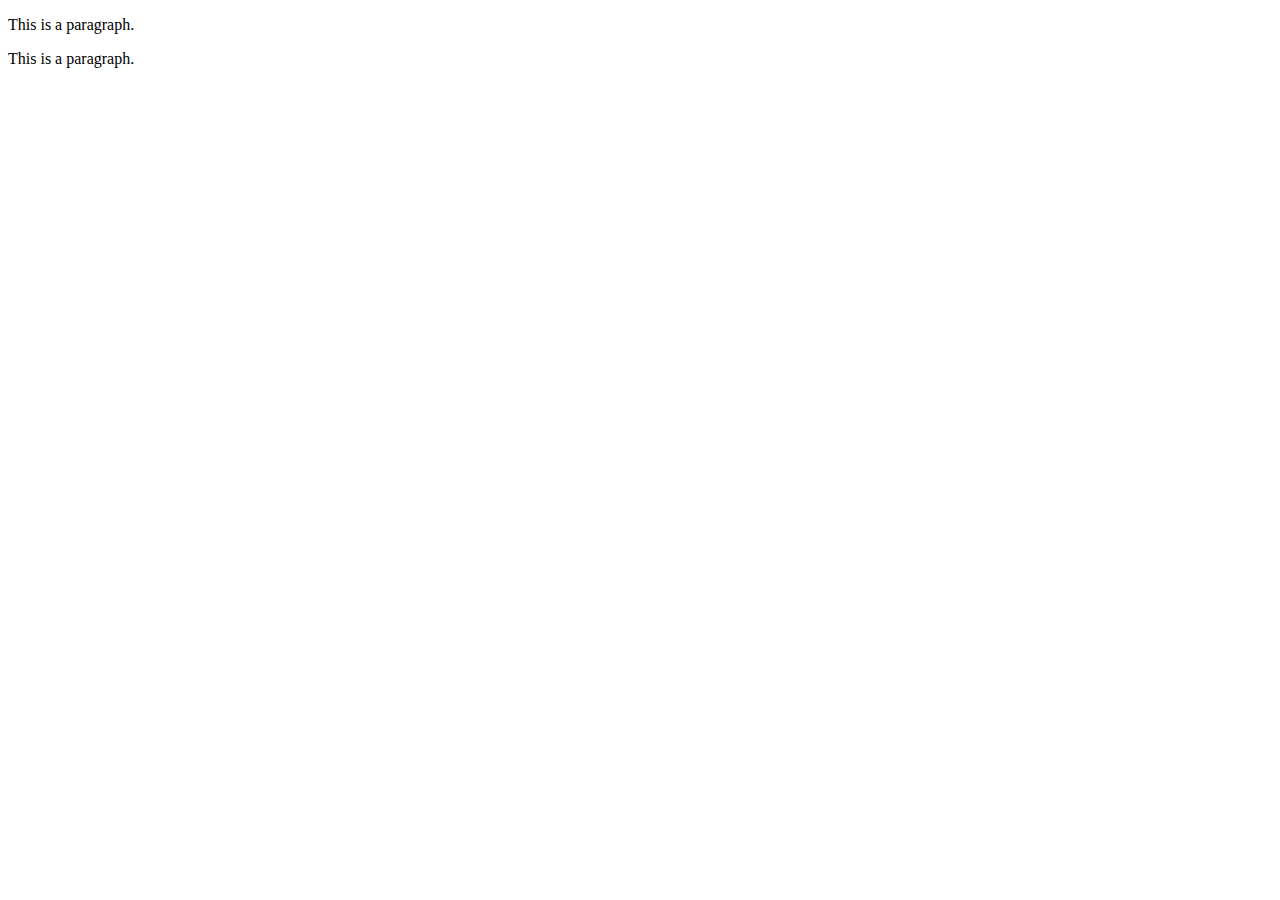
==== index.html @ cf84adce "Update index.html" ====
<!DOCTYPE html>
<html>


<head>
    <meta name="viewport" content="width=device-width, initial-scale=1.0">
    <link href='https://fonts.googleapis.com/css?family=Montserrat' rel='stylesheet'>
    <link rel="stylesheet" type="text/css" href="style.css">
    <title>Campus Covid Team</title>
</head>

<body> 

<p>This is a paragraph.
<p>This is a paragraph.

</body>
</html>
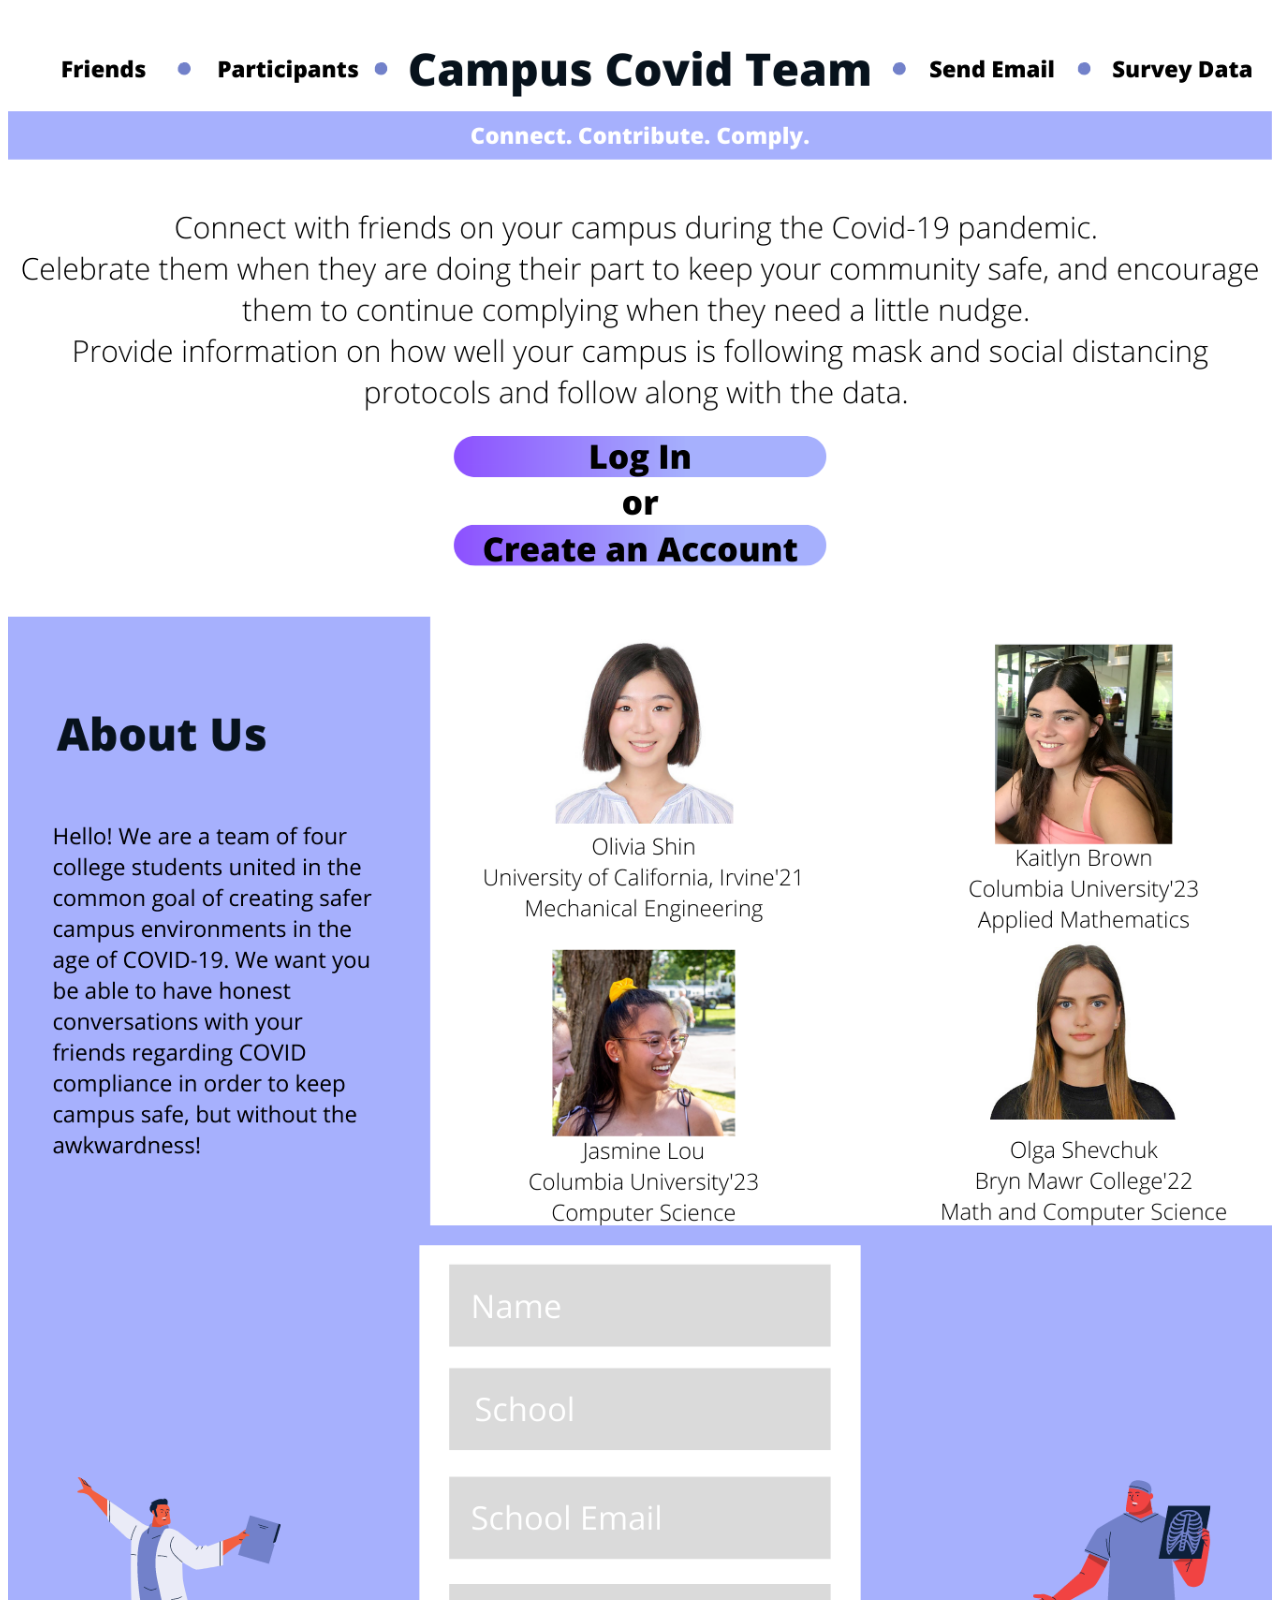
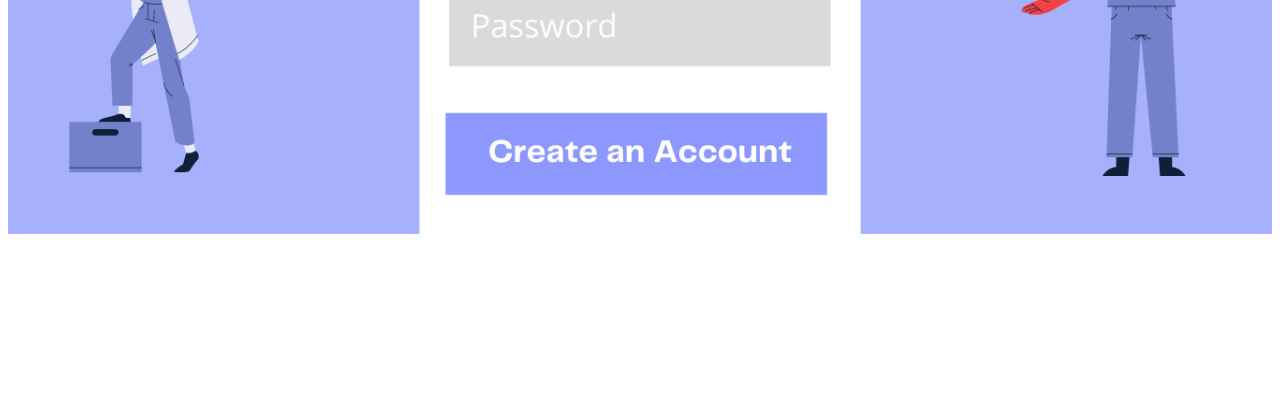
==== commit 14e14761: "better scrolling, some buttons" ====
--- a/index.html
+++ b/index.html
@@ -1,18 +1,47 @@
 <!DOCTYPE html>
 <html>
-
-
 <head>
     <meta name="viewport" content="width=device-width, initial-scale=1.0">
     <link href='https://fonts.googleapis.com/css?family=Montserrat' rel='stylesheet'>
     <link rel="stylesheet" type="text/css" href="style.css">
     <title>Campus Covid Team</title>
 </head>
-
 <body> 
 
-<p>This is a paragraph.
-<p>This is a paragraph.
+<div id="home">
+
+    <button class="aboutusbtn">Button</button>
+    <button class="participantsbtn">Button</button>
+    <button class="emailbtn">Button</button>
+    <button class="surveybtn">Button</button>
+
+</div>
+
+<!--
+<div id="aboutus">
+</div>
+<div id="login">
+</div>
+<div id="register">
+</div>
+<div id="suggested">
+</div>
+<div id="participants">
+</div>
+<div id="profile">
+</div>
+<div id="friends">
+</div>
+<div id="email">
+</div>
+<div id="survey">
+</div>
+<div id="survey1">
+</div>
+<div id="survey2">
+</div>
+<div id="history">
+</div>-->
 
 </body>
 </html>
--- a/style.css
+++ b/style.css
@@ -0,0 +1,129 @@
+* {
+    font-family: 'Montserrat';
+    box-sizing: border-box;
+    color:black;
+}
+
+#home{
+    background: url(background/home.png) no-repeat top;
+    height: 2000px;
+    background-size: 100%;
+}
+
+.aboutusbtn{
+    position: relative;
+    top: 8vh;
+    left: 7.2vw;
+    transform: translate(-50%, -50%);
+    -ms-transform: translate(-50%, -50%);
+    background-color: transparent;
+    color: transparent;
+    font-size: 16px;
+    padding: 1vh 1.5vw;
+    border: none;
+    cursor: pointer;
+    border-radius: 5px;
+}
+.participantsbtn{
+    position: relative;
+    top: 8vh;
+    left: 15vw;
+    transform: translate(-50%, -50%);
+    -ms-transform: translate(-50%, -50%);
+    background-color: transparent;
+    color: transparent;
+    font-size: 16px;
+    padding: 1vh 3vw;
+    border: none;
+    cursor: pointer;
+    border-radius: 5px;
+}
+.emailbtn{
+    position: relative;
+    top: 8vh;
+    left: 60vw;
+    transform: translate(-50%, -50%);
+    -ms-transform: translate(-50%, -50%);
+    background-color: transparent;
+    color: transparent;
+    font-size: 16px;
+    padding: 1vh 2.5vw;
+    border: none;
+    cursor: pointer;
+    border-radius: 5px;
+}
+.surveybtn{
+    position: relative;
+    top: 8vh;
+    left: 110px;
+    transform: translate(-50%, -50%);
+    -ms-transform: translate(-50%, -50%);
+    background-color: transparent;
+    color: transparent;
+    font-size: 16px;
+    padding: 12px 45px;
+    border: none;
+    cursor: pointer;
+    border-radius: 5px;
+}
+
+#aboutus{
+    background: url(background/aboutus.png) no-repeat center fixed;
+    height: 650px;
+    background-size: 100%;
+}
+#login{
+    background: url(background/3.png) no-repeat center fixed;
+    height: 650px;
+    background-size: 100%;
+}
+#register{
+    background: url(background/4.png) no-repeat center fixed;
+    height: 650px;
+    background-size: 100%;
+}
+#suggested{
+    background: url(background/5.png) no-repeat center fixed;
+    height: 650px;
+    background-size: 100%;
+}
+#participants{
+    background: url(background/6.png) no-repeat center fixed;
+    height: 650px;
+    background-size: 100%;
+}
+#profile{
+    background: url(background/7.png) no-repeat center fixed;
+    height: 650px;
+    background-size: 100%;
+}
+#friends{
+    background: url(background/8.png) no-repeat center fixed;
+    height: 650px;
+    background-size: 100%;
+}
+#email{
+    background: url(background/9.png) no-repeat center fixed;
+    height: 650px;
+    background-size: 100%;
+}
+#survey{
+    background: url(background/10.png) no-repeat center fixed;
+    height: 650px;
+    background-size: 100%;
+}
+#survey1{
+    background: url(background/11.png) no-repeat center fixed;
+    height: 650px;
+    background-size: 100%;
+}
+#survey2{
+    background: url(background/12.png) no-repeat center fixed;
+    height: 650px;
+    background-size: 100%;
+}
+#history{
+    background: url(background/13.png) no-repeat center fixed;
+    height: 650px;
+    background-size: 100%;
+}
